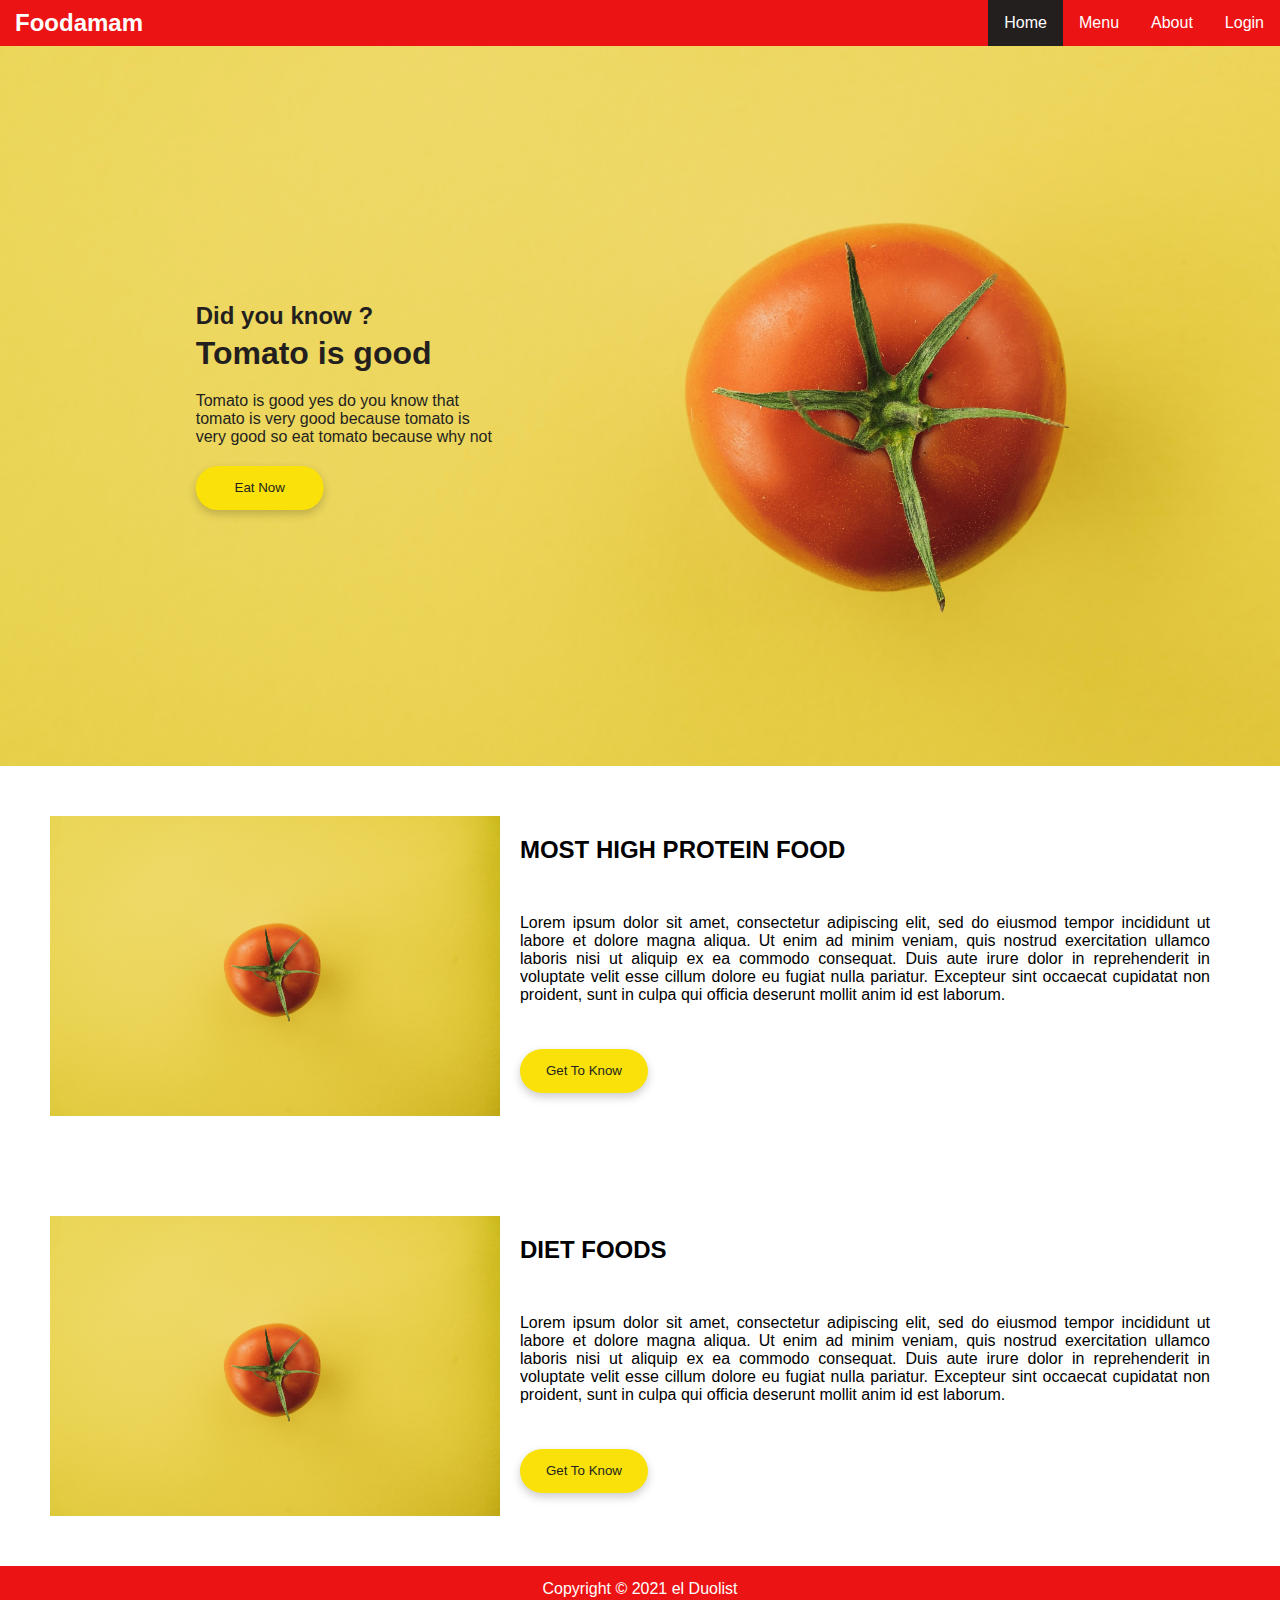
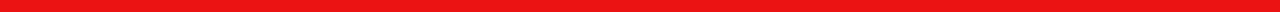
==== index.html @ 5a9d4b89 "Duolist (Home & Menu)" ====
<!DOCTYPE html>
<html>
    <head>
        <link rel="stylesheet" href="css/styles.css">

        <link href="https://fonts.googleapis.com/css2?family=Work+Sans:wght@400;700&display=swap" rel="stylesheet">
    </head>
    <body>
        <nav>
            <h2><a class="a-navbar-title" href="/index.html">Foodamam</a></h2>
        
            <ul class="ul-navbar">
               <li class="li-navbar"><a class="a-navbar a-active" href="/index.html">Home</a></li>
               <li class="li-navbar"><a class="a-navbar" href="/menu.html">Menu</a></li>
               <li class="li-navbar"><a class="a-navbar" href="/about.html">About</a></li>
               <li class="li-navbar"><a class="a-navbar" href="/login.html">Login</a></li>
           </ul>
        </nav>

        <div class="hero-image">
            <div class="hero-text">
                <h2 style="padding-bottom: 5px;">Did you know ?</h2>
                <h1 style="padding-bottom: 20px; font-weight: 900;">Tomato is good</h1>
                <p style="padding-bottom: 20px;">Tomato is good yes do you know that<br>tomato is very good because tomato is<br>very good so eat tomato because why not</p>
                <button class="btn">Eat Now</button>
            </div>
        </div>

        <div class="body-row-container">
            <img src="/img/tomato2.jpg" alt="Tomato" width="600" height="300">
            <div class="body-row-text">
                <h2 style="padding-bottom: 50px; font-weight: 900;">MOST HIGH PROTEIN FOOD</h2>
                <p style="padding-bottom: 45px; text-align: justify;">Lorem ipsum dolor sit amet, consectetur adipiscing elit, sed do eiusmod tempor incididunt ut labore et dolore magna aliqua. Ut enim ad minim veniam, quis nostrud exercitation ullamco laboris nisi ut aliquip ex ea commodo consequat. Duis aute irure dolor in reprehenderit in voluptate velit esse cillum dolore eu fugiat nulla pariatur. Excepteur sint occaecat cupidatat non proident, sunt in culpa qui officia deserunt mollit anim id est laborum.</p>
                <button class="btn">Get To Know</button>
            </div>
        </div>
        <div class="body-row-container">
            <img src="/img/tomato2.jpg" alt="Tomato" width="600" height="300">
            <div class="body-row-text">
                <h2 style="padding-bottom: 50px; font-weight: 900;">DIET FOODS</h2>
                <p style="padding-bottom: 45px; text-align: justify;">Lorem ipsum dolor sit amet, consectetur adipiscing elit, sed do eiusmod tempor incididunt ut labore et dolore magna aliqua. Ut enim ad minim veniam, quis nostrud exercitation ullamco laboris nisi ut aliquip ex ea commodo consequat. Duis aute irure dolor in reprehenderit in voluptate velit esse cillum dolore eu fugiat nulla pariatur. Excepteur sint occaecat cupidatat non proident, sunt in culpa qui officia deserunt mollit anim id est laborum.</p>
                <button class="btn">Get To Know</button>
            </div>
        </div>
        <footer>
            <p class="a-navbar">Copyright &copy; 2021 el Duolist</p>
        </footer>
    </body>
</html>
---- css/styles.css ----
:root {
  --red: #eb1313;
  --orange: #ffa133;
  --yellow: #f9e109;
  --black: #241f1f;
  --grey: #d3d3d3;
  --white: #fff;
}

* {
  box-sizing: border-box;
  margin: 0;
  padding: 0;
}

html,
body {
  height: 100vh;
}

body {
  background-color: var(--white);
}

/* navbar */

nav {
  margin: 0;
  padding: 0;
  overflow: hidden;
  background-color: var(--red);
}

.ul-navbar {
  list-style-type: none;
  float: right;
}

.li-navbar {
  float: left;
}

.a-navbar {
  display: block;
  color: var(--white);
  text-align: center;
  padding: 14px 16px;
  font-family: sans-serif;
  text-decoration: none;
}

.a-navbar-title {
  color: var(--white);
  font-family: sans-serif;
  font-weight: bold;
  left: 15px;
  margin: 0;
  position: absolute;
  text-align: center;
  text-decoration: none;
  top: 9px;
}

.a-active {
  background-color: var(--black);
}

li a:hover:not(.active) {
  background-color: var(--black);
}

/* Footer */
footer {
  margin: 0;
  padding: 0;
  overflow: hidden;
  background-color: var(--red);
}

.a-footer {
  display: block;
  color: var(--white);
  text-align: center;
  padding: 14px 16px;
  font-family: sans-serif;
  text-decoration: none;
}

/* Button */
.btn {
  background-color: var(--yellow);
  border: none;
  border-radius: 40px;
  box-shadow: 0 4px 10px 0 rgba(0, 0, 0, 0.2);
  color: var(--black);
  cursor: pointer;
  display: inline-block;
  padding: 0.9rem 1.5rem;
  text-align: center;
  transition: 0.3s ease-out all;
  width: 8rem;
}

.btn:hover {
  background-color: var(--orange);
}

/*Hero Section*/
.hero-image {
  background-image: url("/img/tomato.jpg");
  height: 80%;
  background-position: center;
  background-repeat: no-repeat;
  background-size: cover;
  position: relative;
}

.hero-text {
  text-align: center;
  position: absolute;
  top: 50%;
  left: 50%;
  text-align: left;
  transform: translate(-150%, -50%);
  font-family: sans-serif;
  color: var(--black);
}

.body-row-container {
  padding: 50px;
  display: flex;
}

.body-row-text {
  padding: 20px;
  font-family: sans-serif;
}

/* Menu */
.menu-container {
  margin: 2rem;
}

.menu-container h2 {
  margin-left: 3rem;
}

.menu-container form {
  margin-top: 1rem;
}

.menu-container hr {
  border: none;
  border-bottom: 2px solid var(--grey);
  margin-top: 2rem;
  margin-bottom: 2rem;
}

#search-bar {
  border: 1px solid var(--grey);
  border-radius: 40px;
  box-shadow: 0 4px 10px 0 rgba(0, 0, 0, 0.2);
  margin-right: 1rem;
  padding: 0.9rem 1.5rem;
  width: 45%;
}

#search-result {
  display: flex;
  justify-content: center;
  padding-top: 1.5rem;
  padding-bottom: 1.5rem;
}

.menu-container .cards {
  display: flex;
  align-items: center;
  overflow-x: auto;
  padding-top: 1rem;
  padding-bottom: 2rem;
}

.menu-container .cards .arrow {
  margin-bottom: 20px;
}

.menu-container .cards #arrow-prev {
  transform: rotate(90deg);
}

.menu-container .cards #arrow-next {
  transform: rotate(-90deg);
}

.menu-container .card {
  padding-left: 1rem;
  padding-right: 1rem;
  text-align: center;
  text-transform: uppercase;
}

.menu-container .card:first-child {
  padding-left: 0;
}

.menu-container .card:last-child {
  padding-right: 0;
}

.menu-container .card img {
  border-radius: 30px;
  object-fit: cover;
  width: 16rem;
  height: 16rem;
  margin-bottom: 8px;
}
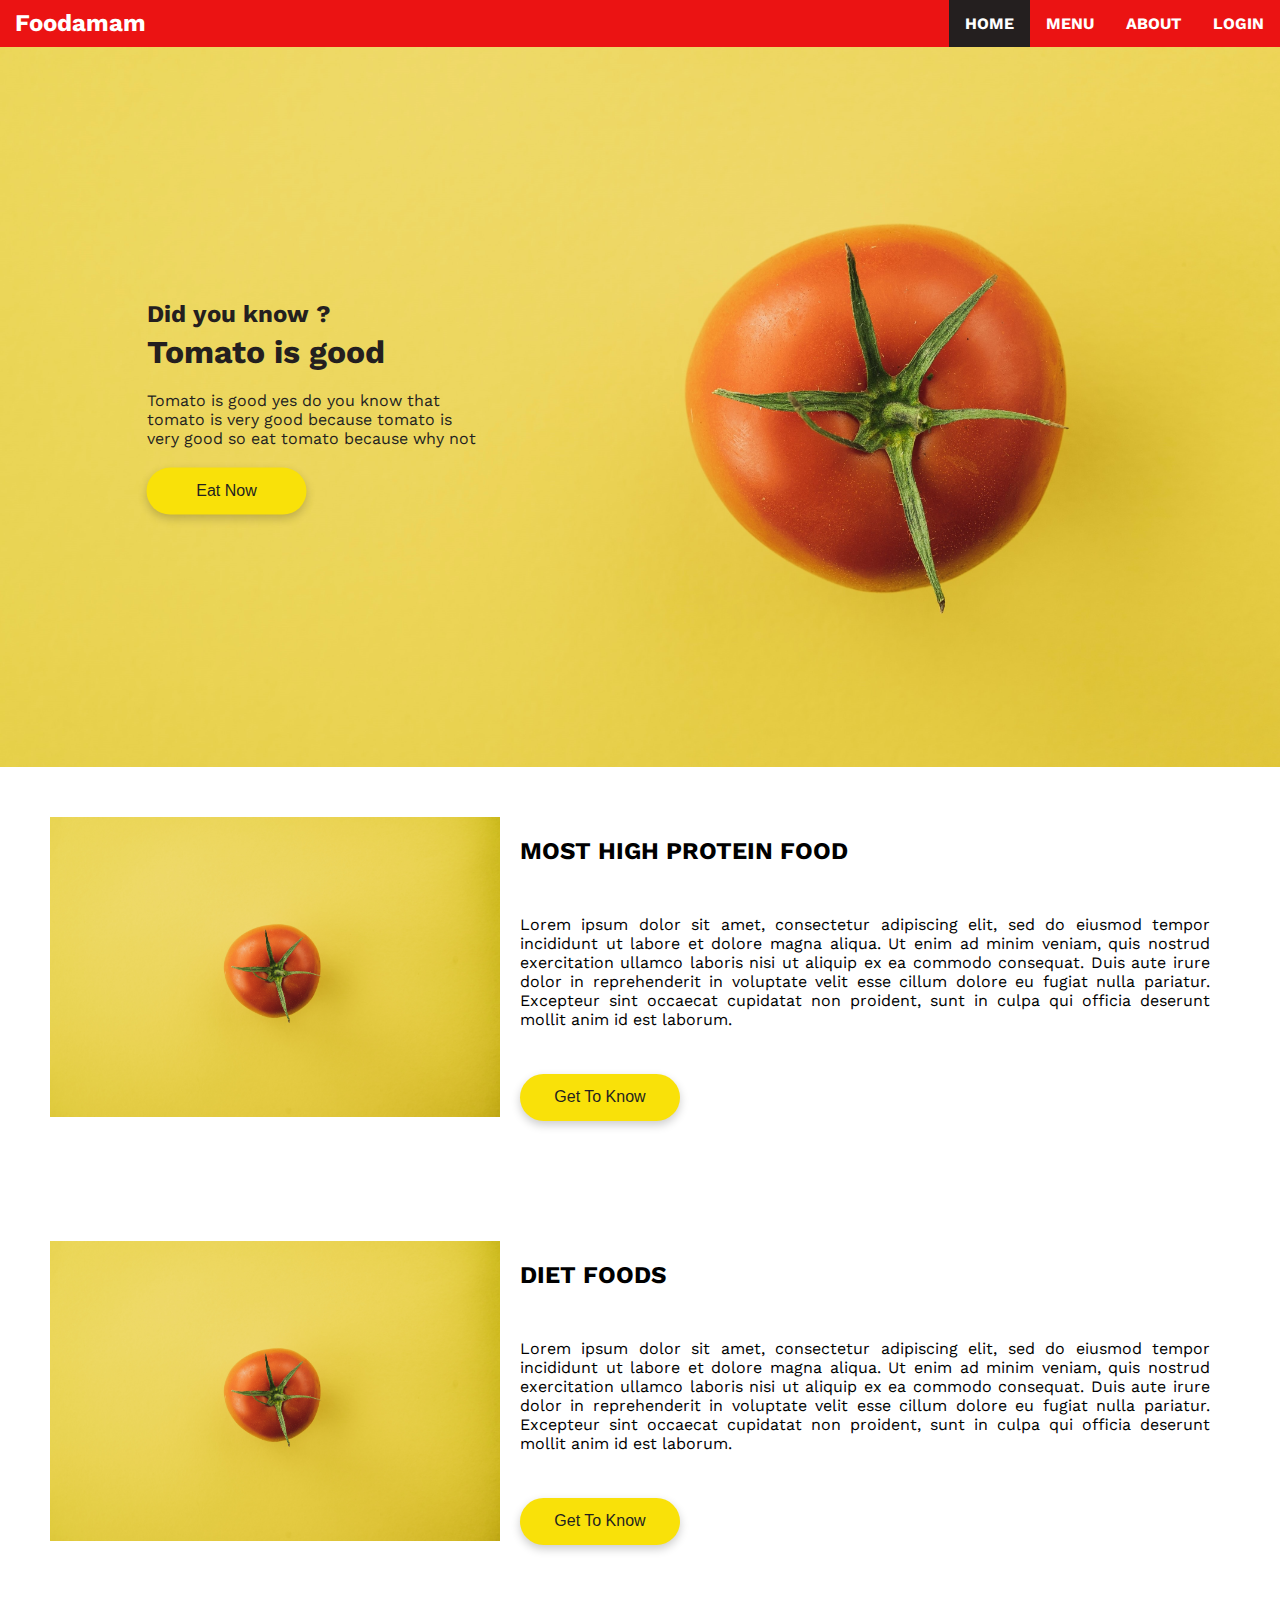
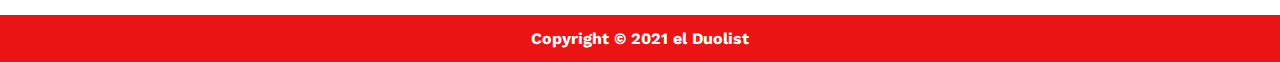
==== commit a7146c68: "elduolist" ====
--- a/index.html
+++ b/index.html
@@ -2,6 +2,7 @@
 <html>
     <head>
         <link rel="stylesheet" href="css/styles.css">
+        <link rel="stylesheet" href="css/responsive.css">
 
         <link href="https://fonts.googleapis.com/css2?family=Work+Sans:wght@400;700&display=swap" rel="stylesheet">
     </head>
@@ -10,17 +11,17 @@
             <h2><a class="a-navbar-title" href="/index.html">Foodamam</a></h2>
         
             <ul class="ul-navbar">
-               <li class="li-navbar"><a class="a-navbar a-active" href="/index.html">Home</a></li>
-               <li class="li-navbar"><a class="a-navbar" href="/menu.html">Menu</a></li>
-               <li class="li-navbar"><a class="a-navbar" href="/about.html">About</a></li>
-               <li class="li-navbar"><a class="a-navbar" href="/login.html">Login</a></li>
+                <li class="li-navbar"><a class="a-navbar a-active" href="/index.html">HOME</a></li>
+                <li class="li-navbar"><a class="a-navbar" href="/menu.html">MENU</a></li>
+                <li class="li-navbar"><a class="a-navbar" href="/about.html">ABOUT</a></li>
+                <li class="li-navbar"><a class="a-navbar" href="/login.html">LOGIN</a></li>
            </ul>
         </nav>
 
         <div class="hero-image">
             <div class="hero-text">
                 <h2 style="padding-bottom: 5px;">Did you know ?</h2>
-                <h1 style="padding-bottom: 20px; font-weight: 900;">Tomato is good</h1>
+                <h1 style="padding-bottom: 20px;">Tomato is good</h1>
                 <p style="padding-bottom: 20px;">Tomato is good yes do you know that<br>tomato is very good because tomato is<br>very good so eat tomato because why not</p>
                 <button class="btn">Eat Now</button>
             </div>
@@ -29,15 +30,16 @@
         <div class="body-row-container">
             <img src="/img/tomato2.jpg" alt="Tomato" width="600" height="300">
             <div class="body-row-text">
-                <h2 style="padding-bottom: 50px; font-weight: 900;">MOST HIGH PROTEIN FOOD</h2>
+                <h2 style="padding-bottom: 50px;">MOST HIGH PROTEIN FOOD</h2>
                 <p style="padding-bottom: 45px; text-align: justify;">Lorem ipsum dolor sit amet, consectetur adipiscing elit, sed do eiusmod tempor incididunt ut labore et dolore magna aliqua. Ut enim ad minim veniam, quis nostrud exercitation ullamco laboris nisi ut aliquip ex ea commodo consequat. Duis aute irure dolor in reprehenderit in voluptate velit esse cillum dolore eu fugiat nulla pariatur. Excepteur sint occaecat cupidatat non proident, sunt in culpa qui officia deserunt mollit anim id est laborum.</p>
                 <button class="btn">Get To Know</button>
             </div>
         </div>
+        
         <div class="body-row-container">
             <img src="/img/tomato2.jpg" alt="Tomato" width="600" height="300">
             <div class="body-row-text">
-                <h2 style="padding-bottom: 50px; font-weight: 900;">DIET FOODS</h2>
+                <h2 style="padding-bottom: 50px;">DIET FOODS</h2>
                 <p style="padding-bottom: 45px; text-align: justify;">Lorem ipsum dolor sit amet, consectetur adipiscing elit, sed do eiusmod tempor incididunt ut labore et dolore magna aliqua. Ut enim ad minim veniam, quis nostrud exercitation ullamco laboris nisi ut aliquip ex ea commodo consequat. Duis aute irure dolor in reprehenderit in voluptate velit esse cillum dolore eu fugiat nulla pariatur. Excepteur sint occaecat cupidatat non proident, sunt in culpa qui officia deserunt mollit anim id est laborum.</p>
                 <button class="btn">Get To Know</button>
             </div>
--- a/css/styles.css
+++ b/css/styles.css
@@ -20,6 +20,27 @@
 
 body {
   background-color: var(--white);
+  font-family: "Work Sans", sans-serif;
+}
+
+a {
+  color: #0070d8;
+}
+
+img {
+  object-fit: cover;
+}
+
+h1 {
+  font-size: 32px;
+}
+
+h2 {
+  font-size: 24px;
+}
+
+p {
+  font-size: 16px;
 }
 
 /* navbar */
@@ -38,20 +59,20 @@
 
 .li-navbar {
   float: left;
+  text-transform: uppercase;
 }
 
 .a-navbar {
   display: block;
   color: var(--white);
-  text-align: center;
+  font-weight: 700;
   padding: 14px 16px;
-  font-family: sans-serif;
+  text-align: center;
   text-decoration: none;
 }
 
 .a-navbar-title {
   color: var(--white);
-  font-family: sans-serif;
   font-weight: bold;
   left: 15px;
   margin: 0;
@@ -71,10 +92,16 @@
 
 /* Footer */
 footer {
-  margin: 0;
-  padding: 0;
+  position: relative;
+  bottom: 0;
+  left: 0;
+  width: 100%;
   overflow: hidden;
   background-color: var(--red);
+}
+
+.footer-fixed {
+  position: fixed;
 }
 
 .a-footer {
@@ -82,26 +109,40 @@
   color: var(--white);
   text-align: center;
   padding: 14px 16px;
-  font-family: sans-serif;
   text-decoration: none;
 }
 
 /* Button */
-.btn {
+button {
+  align-items: center;
+  background: none;
+  border: none;
+  cursor: pointer;
+  font-size: 16px;
+  justify-content: center;
+  padding: 0.9rem 1.5rem;
+  transition: 0.3s ease-out all;
+}
+
+.btn,
+.btn-lg {
   background-color: var(--yellow);
-  border: none;
   border-radius: 40px;
   box-shadow: 0 4px 10px 0 rgba(0, 0, 0, 0.2);
   color: var(--black);
-  cursor: pointer;
-  display: inline-block;
-  padding: 0.9rem 1.5rem;
-  text-align: center;
-  transition: 0.3s ease-out all;
-  width: 8rem;
-}
-
-.btn:hover {
+  text-align: center;
+}
+
+.btn {
+  width: 10rem;
+}
+
+.btn-lg {
+  width: 14rem;
+}
+
+.btn:hover,
+.btn-lg:hover {
   background-color: var(--orange);
 }
 
@@ -122,7 +163,6 @@
   left: 50%;
   text-align: left;
   transform: translate(-150%, -50%);
-  font-family: sans-serif;
   color: var(--black);
 }
 
@@ -133,16 +173,15 @@
 
 .body-row-text {
   padding: 20px;
-  font-family: sans-serif;
 }
 
 /* Menu */
 .menu-container {
-  margin: 2rem;
+  margin: 3rem 4rem;
 }
 
 .menu-container h2 {
-  margin-left: 3rem;
+  margin-left: 1rem;
 }
 
 .menu-container form {
@@ -178,17 +217,19 @@
   overflow-x: auto;
   padding-top: 1rem;
   padding-bottom: 2rem;
+  margin-left: -2rem;
+  margin-right: -2rem;
 }
 
 .menu-container .cards .arrow {
   margin-bottom: 20px;
 }
 
-.menu-container .cards #arrow-prev {
+#arrow-prev {
   transform: rotate(90deg);
 }
 
-.menu-container .cards #arrow-next {
+#arrow-next {
   transform: rotate(-90deg);
 }
 
@@ -214,3 +255,96 @@
   height: 16rem;
   margin-bottom: 8px;
 }
+
+/* Menu Details */
+.menu-details-container {
+  padding: 30px;
+}
+
+a.back {
+  text-decoration: none;
+  color: var(--black);
+}
+
+/* About */
+.about-container {
+  margin: 3rem 4rem;
+}
+
+.about-container .info {
+  max-width: 50%;
+}
+
+.about-container .info > * {
+  margin-bottom: 1rem;
+}
+
+.a-github,
+.github-icon,
+.github-link {
+  display: inline-block;
+}
+
+.a-github {
+  font-size: 0;
+}
+
+.github-icon,
+.github-link {
+  vertical-align: middle;
+  font-size: 16px;
+}
+
+.github-icon {
+  width: 32px;
+  margin-left: 1rem;
+  margin-right: 1rem;
+}
+
+.github-link {
+  text-decoration: underline;
+}
+
+/* Login */
+.login-container {
+  padding-top: 67px;
+  padding-bottom: 87px;
+}
+
+.login-text {
+  color: var(--black);
+  font-weight: 900;
+  font-family: "Work Sans", sans-serif;
+}
+
+.login-field-container {
+  padding: 20px;
+  width: 50%;
+  transform: translate(50%);
+}
+
+.login-logo-container {
+  margin-top: 45px;
+  display: flex;
+  flex-direction: column;
+  justify-content: center;
+}
+
+input {
+  width: 100%;
+  display: block;
+  border: none;
+  border-bottom: 1px solid #999;
+  padding: 6px 30px;
+  font-family: "Work Sans", sans-serif;
+  box-sizing: border-box;
+}
+
+.form-group {
+  position: relative;
+  margin-bottom: 25px;
+  overflow: hidden;
+}
+.form-group:last-child {
+  margin-bottom: 0px;
+}
--- a/css/responsive.css
+++ b/css/responsive.css
@@ -0,0 +1,29 @@
+/* Tablets */
+@media (max-width: 1000px) {
+  h1 {
+    font-size: 28px;
+  }
+
+  h2 {
+    font-size: 20px;
+  }
+
+  p {
+    font-size: 14px;
+  }
+}
+
+/* Smartphones */
+@media (max-width: 670px) {
+  h1 {
+    font-size: 24px;
+  }
+
+  h2 {
+    font-size: 16px;
+  }
+
+  p {
+    font-size: 10px;
+  }
+}
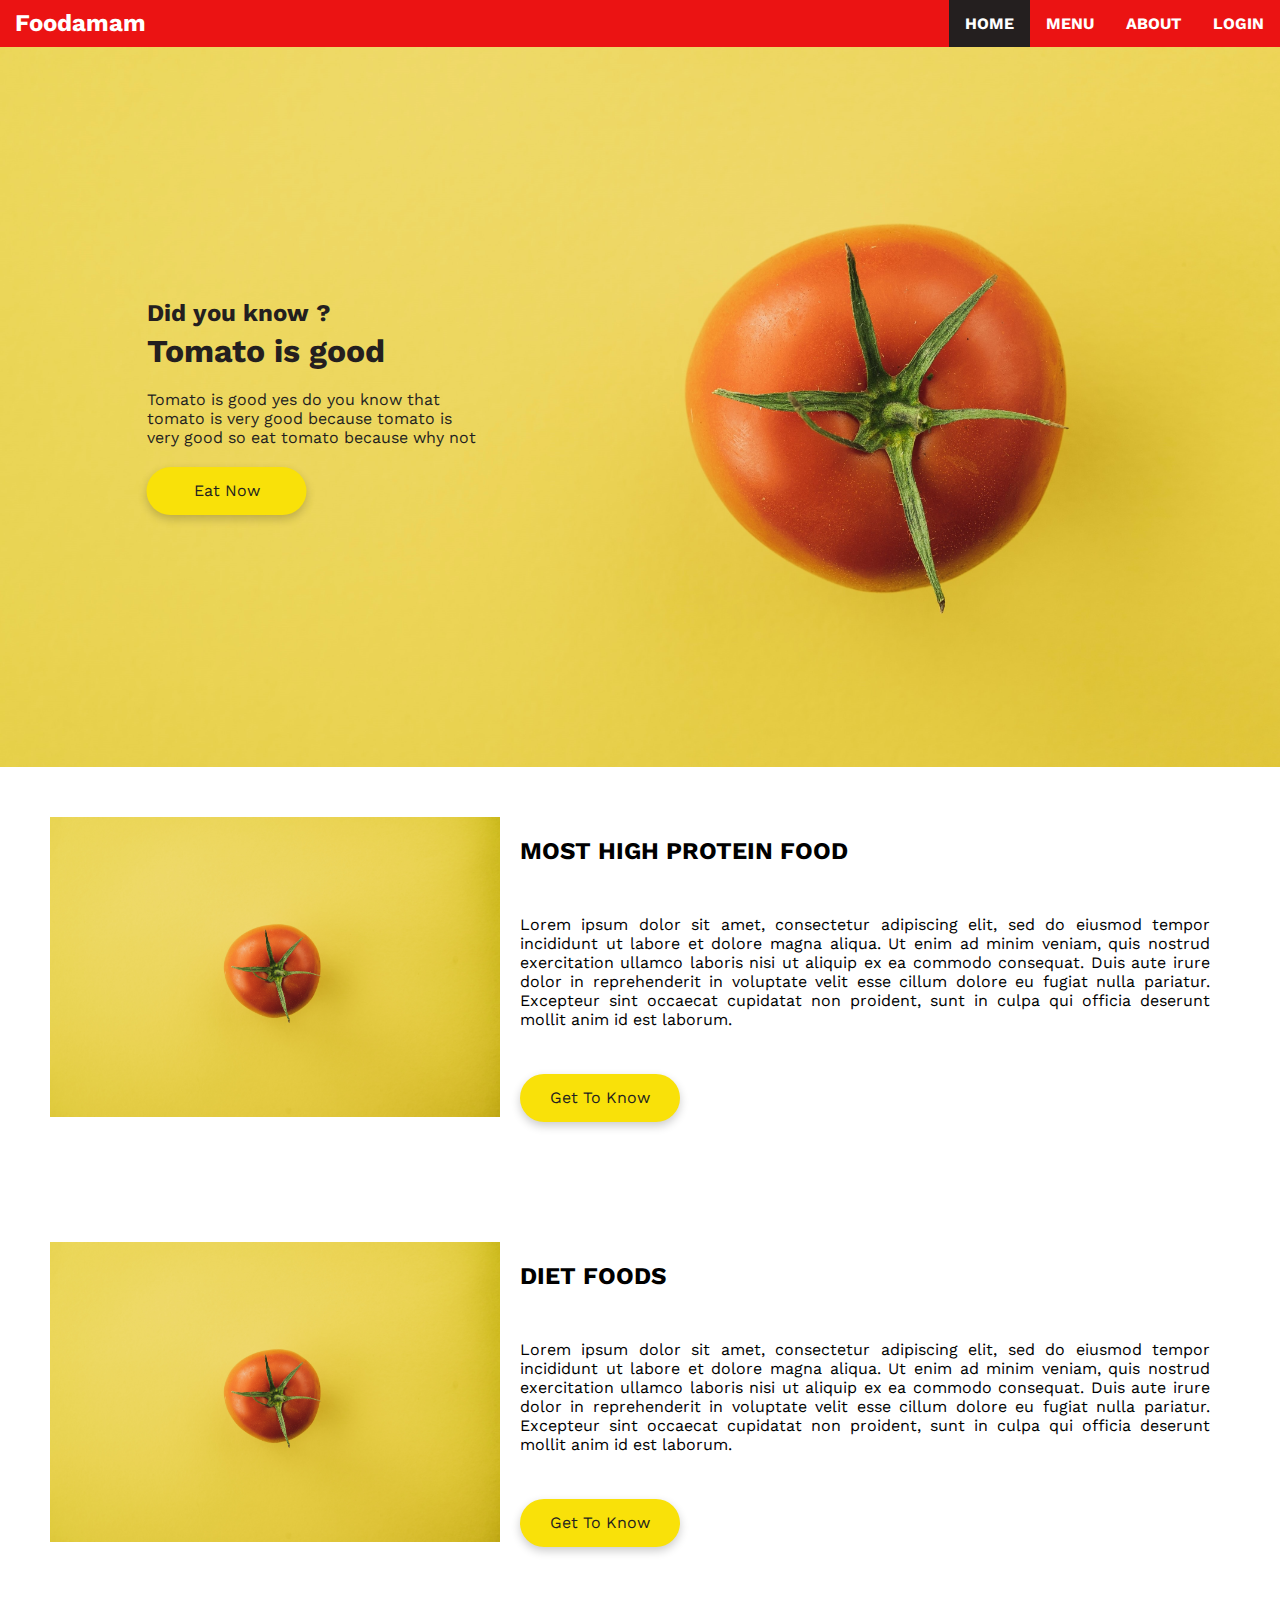
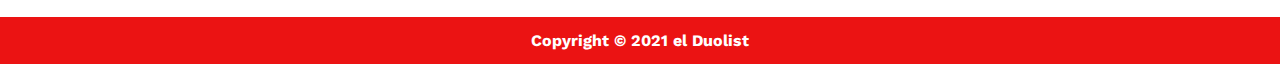
==== commit 9442b331: "elduolist" ====
--- a/index.html
+++ b/index.html
@@ -1,5 +1,5 @@
 <!DOCTYPE html>
-<html>
+<html lang="en">
     <head>
         <link rel="stylesheet" href="css/styles.css">
         <link rel="stylesheet" href="css/responsive.css">
@@ -8,13 +8,13 @@
     </head>
     <body>
         <nav>
-            <h2><a class="a-navbar-title" href="/index.html">Foodamam</a></h2>
+            <h2><a class="a-navbar-title" href="index.html">Foodamam</a></h2>
         
             <ul class="ul-navbar">
-                <li class="li-navbar"><a class="a-navbar a-active" href="/index.html">HOME</a></li>
-                <li class="li-navbar"><a class="a-navbar" href="/menu.html">MENU</a></li>
-                <li class="li-navbar"><a class="a-navbar" href="/about.html">ABOUT</a></li>
-                <li class="li-navbar"><a class="a-navbar" href="/login.html">LOGIN</a></li>
+                <li class="li-navbar"><a class="a-navbar a-active" href="index.html">HOME</a></li>
+                <li class="li-navbar"><a class="a-navbar" href="menu.html">MENU</a></li>
+                <li class="li-navbar"><a class="a-navbar" href="about.html">ABOUT</a></li>
+                <li class="li-navbar"><a class="a-navbar" href="login.html">LOGIN</a></li>
            </ul>
         </nav>
 
@@ -28,7 +28,7 @@
         </div>
 
         <div class="body-row-container">
-            <img src="/img/tomato2.jpg" alt="Tomato" width="600" height="300">
+            <img src="img/tomato2.jpg" alt="Tomato" width="600" height="300">
             <div class="body-row-text">
                 <h2 style="padding-bottom: 50px;">MOST HIGH PROTEIN FOOD</h2>
                 <p style="padding-bottom: 45px; text-align: justify;">Lorem ipsum dolor sit amet, consectetur adipiscing elit, sed do eiusmod tempor incididunt ut labore et dolore magna aliqua. Ut enim ad minim veniam, quis nostrud exercitation ullamco laboris nisi ut aliquip ex ea commodo consequat. Duis aute irure dolor in reprehenderit in voluptate velit esse cillum dolore eu fugiat nulla pariatur. Excepteur sint occaecat cupidatat non proident, sunt in culpa qui officia deserunt mollit anim id est laborum.</p>
@@ -37,7 +37,7 @@
         </div>
         
         <div class="body-row-container">
-            <img src="/img/tomato2.jpg" alt="Tomato" width="600" height="300">
+            <img src="img/tomato2.jpg" alt="Tomato" width="600" height="300">
             <div class="body-row-text">
                 <h2 style="padding-bottom: 50px;">DIET FOODS</h2>
                 <p style="padding-bottom: 45px; text-align: justify;">Lorem ipsum dolor sit amet, consectetur adipiscing elit, sed do eiusmod tempor incididunt ut labore et dolore magna aliqua. Ut enim ad minim veniam, quis nostrud exercitation ullamco laboris nisi ut aliquip ex ea commodo consequat. Duis aute irure dolor in reprehenderit in voluptate velit esse cillum dolore eu fugiat nulla pariatur. Excepteur sint occaecat cupidatat non proident, sunt in culpa qui officia deserunt mollit anim id est laborum.</p>
--- a/css/styles.css
+++ b/css/styles.css
@@ -11,6 +11,7 @@
   box-sizing: border-box;
   margin: 0;
   padding: 0;
+  font-family: "Work Sans", sans-serif;
 }
 
 html,
@@ -20,7 +21,6 @@
 
 body {
   background-color: var(--white);
-  font-family: "Work Sans", sans-serif;
 }
 
 a {
@@ -100,8 +100,8 @@
   background-color: var(--red);
 }
 
-.footer-fixed {
-  position: fixed;
+.footer-absolute {
+  position: absolute;
 }
 
 .a-footer {
@@ -121,6 +121,7 @@
   font-size: 16px;
   justify-content: center;
   padding: 0.9rem 1.5rem;
+  position: relative;
   transition: 0.3s ease-out all;
 }
 
@@ -144,6 +145,12 @@
 .btn:hover,
 .btn-lg:hover {
   background-color: var(--orange);
+}
+
+.btn:active,
+.btn-lg:active {
+  box-shadow: none;
+  top: 4px;
 }
 
 /*Hero Section*/
@@ -185,6 +192,7 @@
 }
 
 .menu-container form {
+  display: flex;
   margin-top: 1rem;
 }
 
@@ -265,6 +273,9 @@
   text-decoration: none;
   color: var(--black);
 }
+a.back > * {
+  vertical-align: middle;
+}
 
 /* About */
 .about-container {
@@ -306,35 +317,39 @@
 }
 
 /* Login */
+.login-main-container {
+  position: absolute;
+  top: 50%;
+  transform: translateY(-50%);
+  width: 100%;
+}
+
+.login-main-container > * {
+  width: 40%;
+}
+
+.login-main-container,
+.login-logo {
+  display: flex;
+  justify-content: center;
+  align-items: center;
+}
+
+.login-logo,
 .login-container {
-  padding-top: 67px;
-  padding-bottom: 87px;
-}
-
-.login-text {
-  color: var(--black);
-  font-weight: 900;
-  font-family: "Work Sans", sans-serif;
-}
-
-.login-field-container {
-  padding: 20px;
-  width: 50%;
-  transform: translate(50%);
-}
-
-.login-logo-container {
-  margin-top: 45px;
-  display: flex;
-  flex-direction: column;
-  justify-content: center;
+  padding-right: 4rem;
+}
+
+.login-container form {
+  text-align: center;
 }
 
 input {
   width: 100%;
   display: block;
   border: none;
-  border-bottom: 1px solid #999;
+  outline: none;
+  border-bottom: 1px solid var(--grey);
   padding: 6px 30px;
   font-family: "Work Sans", sans-serif;
   box-sizing: border-box;
@@ -345,6 +360,7 @@
   margin-bottom: 25px;
   overflow: hidden;
 }
+
 .form-group:last-child {
   margin-bottom: 0px;
 }
--- a/css/responsive.css
+++ b/css/responsive.css
@@ -1,5 +1,5 @@
 /* Tablets */
-@media (max-width: 1000px) {
+@media all and (max-width: 1000px) {
   h1 {
     font-size: 28px;
   }
@@ -14,7 +14,7 @@
 }
 
 /* Smartphones */
-@media (max-width: 670px) {
+@media all and (max-width: 670px) {
   h1 {
     font-size: 24px;
   }
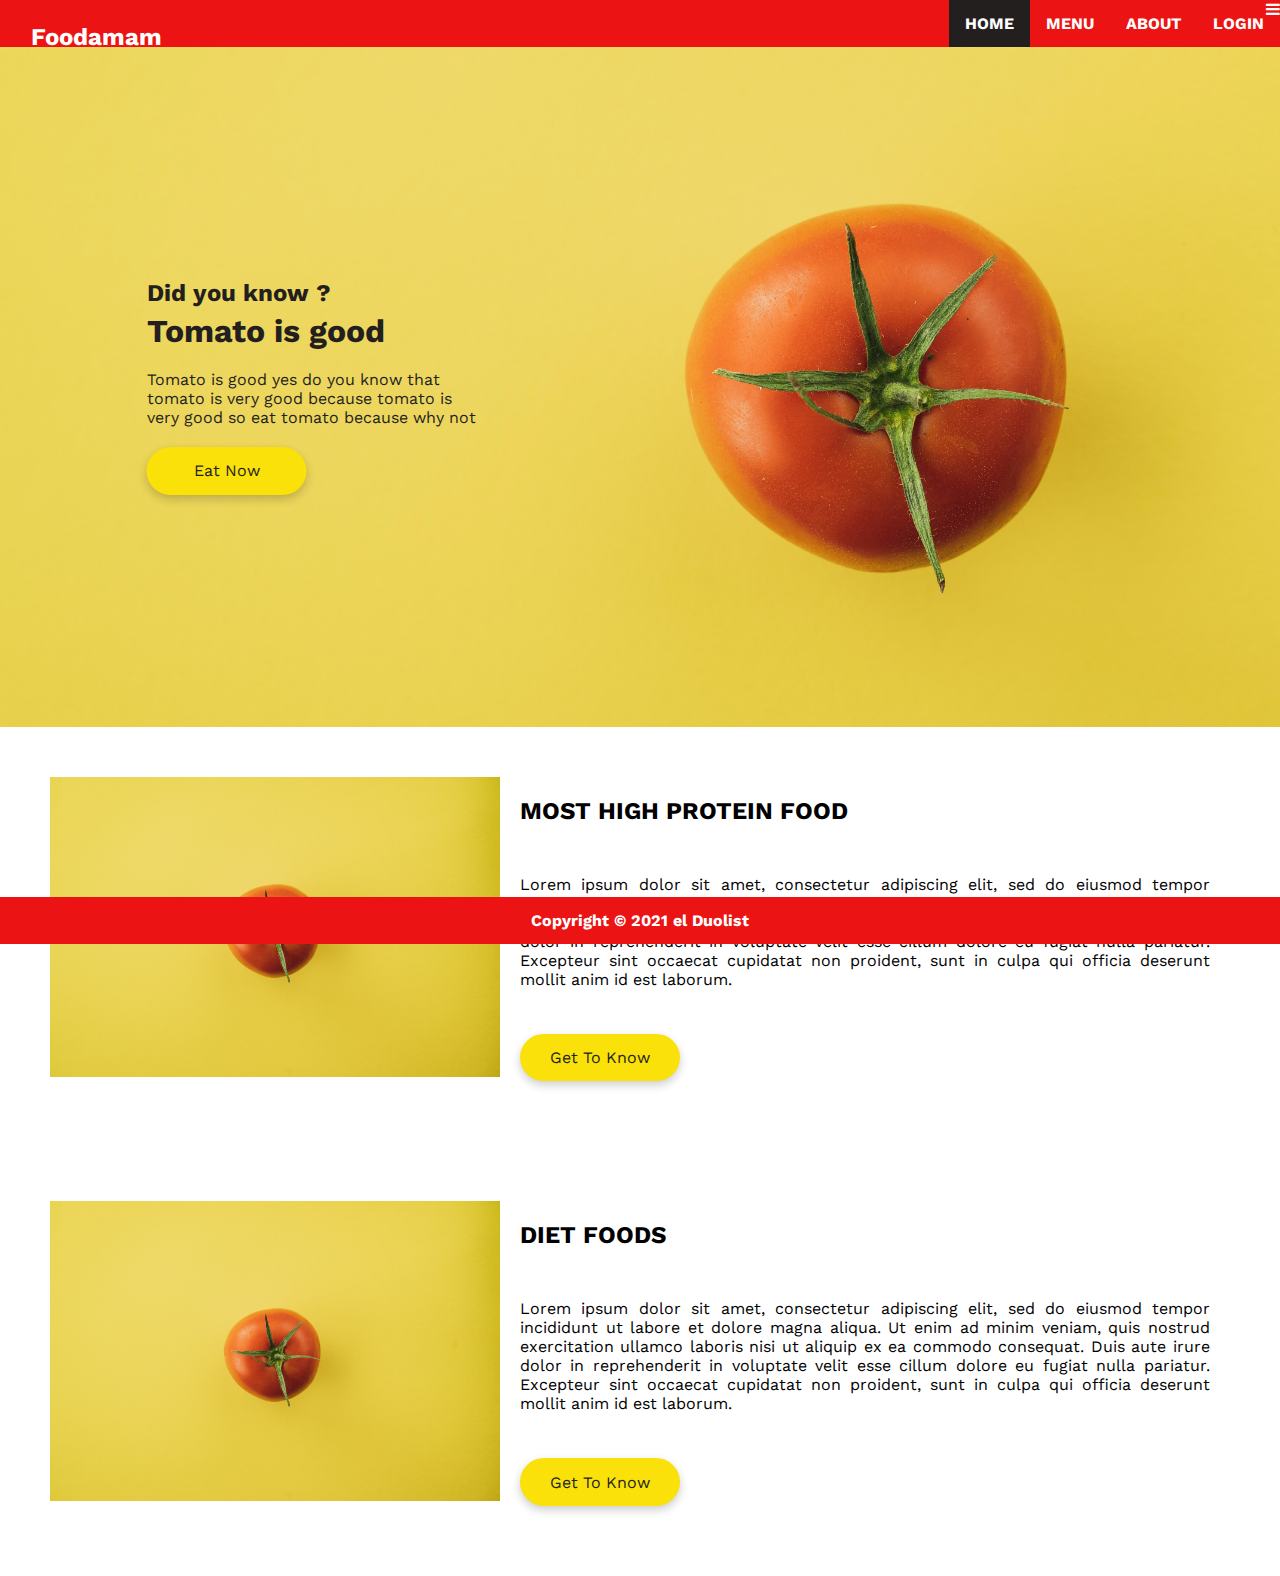
==== commit 2aa6a0de: "elduolist" ====
--- a/index.html
+++ b/index.html
@@ -1,51 +1,70 @@
 <!DOCTYPE html>
 <html lang="en">
     <head>
+        <meta content="width=device-width, initial-scale=1" name="viewport"/>
         <link rel="stylesheet" href="css/styles.css">
         <link rel="stylesheet" href="css/responsive.css">
 
         <link href="https://fonts.googleapis.com/css2?family=Work+Sans:wght@400;700&display=swap" rel="stylesheet">
+        <link href="https://cdnjs.cloudflare.com/ajax/libs/font-awesome/4.7.0/css/font-awesome.min.css" rel="stylesheet">
     </head>
-    <body>
+    <body class="footer-fix">
         <nav>
-            <h2><a class="a-navbar-title" href="index.html">Foodamam</a></h2>
+            <a class="a-navbar-title" href="index.html"><h2>Foodamam</h2></a>
         
-            <ul class="ul-navbar">
+            <ul class="ul-navbar" id="myLinks">
                 <li class="li-navbar"><a class="a-navbar a-active" href="index.html">HOME</a></li>
                 <li class="li-navbar"><a class="a-navbar" href="menu.html">MENU</a></li>
                 <li class="li-navbar"><a class="a-navbar" href="about.html">ABOUT</a></li>
                 <li class="li-navbar"><a class="a-navbar" href="login.html">LOGIN</a></li>
            </ul>
+
+           <a href="javascript:void(0);" class="icon" onclick="myFunction()">
+                <i class="fa fa-bars"></i>
+           </a>
         </nav>
 
-        <div class="hero-image">
-            <div class="hero-text">
-                <h2 style="padding-bottom: 5px;">Did you know ?</h2>
-                <h1 style="padding-bottom: 20px;">Tomato is good</h1>
-                <p style="padding-bottom: 20px;">Tomato is good yes do you know that<br>tomato is very good because tomato is<br>very good so eat tomato because why not</p>
-                <button class="btn">Eat Now</button>
+        <div class="flex-fill">
+            <div class="hero-image">
+                <div class="hero-text">
+                    <h2 style="padding-bottom: 5px;">Did you know ?</h2>
+                    <h1 style="padding-bottom: 20px;">Tomato is good</h1>
+                    <p style="padding-bottom: 20px;">Tomato is good yes do you know that<br>tomato is very good because tomato is<br>very good so eat tomato because why not</p>
+                    <button class="btn">Eat Now</button>
+                </div>
             </div>
-        </div>
-
-        <div class="body-row-container">
-            <img src="img/tomato2.jpg" alt="Tomato" width="600" height="300">
-            <div class="body-row-text">
-                <h2 style="padding-bottom: 50px;">MOST HIGH PROTEIN FOOD</h2>
-                <p style="padding-bottom: 45px; text-align: justify;">Lorem ipsum dolor sit amet, consectetur adipiscing elit, sed do eiusmod tempor incididunt ut labore et dolore magna aliqua. Ut enim ad minim veniam, quis nostrud exercitation ullamco laboris nisi ut aliquip ex ea commodo consequat. Duis aute irure dolor in reprehenderit in voluptate velit esse cillum dolore eu fugiat nulla pariatur. Excepteur sint occaecat cupidatat non proident, sunt in culpa qui officia deserunt mollit anim id est laborum.</p>
-                <button class="btn">Get To Know</button>
+        
+            <div class="body-row-container">
+                <img src="img/tomato2.jpg" alt="Tomato" class="img-index">
+                <div class="body-row-text">
+                    <h2 style="padding-bottom: 50px;">MOST HIGH PROTEIN FOOD</h2>
+                    <p style="padding-bottom: 45px; text-align: justify;">Lorem ipsum dolor sit amet, consectetur adipiscing elit, sed do eiusmod tempor incididunt ut labore et dolore magna aliqua. Ut enim ad minim veniam, quis nostrud exercitation ullamco laboris nisi ut aliquip ex ea commodo consequat. Duis aute irure dolor in reprehenderit in voluptate velit esse cillum dolore eu fugiat nulla pariatur. Excepteur sint occaecat cupidatat non proident, sunt in culpa qui officia deserunt mollit anim id est laborum.</p>
+                    <button class="btn">Get To Know</button>
+                </div>
             </div>
-        </div>
-        
-        <div class="body-row-container">
-            <img src="img/tomato2.jpg" alt="Tomato" width="600" height="300">
-            <div class="body-row-text">
-                <h2 style="padding-bottom: 50px;">DIET FOODS</h2>
-                <p style="padding-bottom: 45px; text-align: justify;">Lorem ipsum dolor sit amet, consectetur adipiscing elit, sed do eiusmod tempor incididunt ut labore et dolore magna aliqua. Ut enim ad minim veniam, quis nostrud exercitation ullamco laboris nisi ut aliquip ex ea commodo consequat. Duis aute irure dolor in reprehenderit in voluptate velit esse cillum dolore eu fugiat nulla pariatur. Excepteur sint occaecat cupidatat non proident, sunt in culpa qui officia deserunt mollit anim id est laborum.</p>
-                <button class="btn">Get To Know</button>
+            
+            <div class="body-row-container">
+                <img src="img/tomato2.jpg" alt="Tomato" class="img-index">
+                <div class="body-row-text">
+                    <h2 style="padding-bottom: 50px;">DIET FOODS</h2>
+                    <p style="padding-bottom: 45px; text-align: justify;">Lorem ipsum dolor sit amet, consectetur adipiscing elit, sed do eiusmod tempor incididunt ut labore et dolore magna aliqua. Ut enim ad minim veniam, quis nostrud exercitation ullamco laboris nisi ut aliquip ex ea commodo consequat. Duis aute irure dolor in reprehenderit in voluptate velit esse cillum dolore eu fugiat nulla pariatur. Excepteur sint occaecat cupidatat non proident, sunt in culpa qui officia deserunt mollit anim id est laborum.</p>
+                    <button class="btn">Get To Know</button>
+                </div>
             </div>
         </div>
         <footer>
             <p class="a-navbar">Copyright &copy; 2021 el Duolist</p>
         </footer>
+
+        <script>
+            function myFunction() {
+              var x = document.getElementById("myLinks");
+              if (x.style.display === "block") {
+                x.style.display = "none";
+              } else {
+                x.style.display = "block";
+              }
+            }
+        </script>
     </body>
 </html>--- a/css/styles.css
+++ b/css/styles.css
@@ -23,6 +23,13 @@
   background-color: var(--white);
 }
 
+body.footer-fix {
+  display: flex;
+  flex-direction: column;
+  justify-content: space-between;
+  min-height: 100vh;
+}
+
 a {
   color: #0070d8;
 }
@@ -39,16 +46,14 @@
   font-size: 24px;
 }
 
-p {
+p,
+a {
   font-size: 16px;
 }
 
 /* navbar */
 
 nav {
-  margin: 0;
-  padding: 0;
-  overflow: hidden;
   background-color: var(--red);
 }
 
@@ -75,7 +80,7 @@
   color: var(--white);
   font-weight: bold;
   left: 15px;
-  margin: 0;
+  padding: 14px 16px;
   position: absolute;
   text-align: center;
   text-decoration: none;
@@ -88,6 +93,20 @@
 
 li a:hover:not(.active) {
   background-color: var(--black);
+}
+
+/* Phone Nav */
+
+.icon:hover:not(.active) {
+  background-color: var(--black);
+}
+
+a.icon {
+  color: var(--white);
+  display: block;
+  position: absolute;
+  right: 0;
+  top: 0;
 }
 
 /* Footer */
@@ -96,12 +115,7 @@
   bottom: 0;
   left: 0;
   width: 100%;
-  overflow: hidden;
   background-color: var(--red);
-}
-
-.footer-absolute {
-  position: absolute;
 }
 
 .a-footer {
@@ -110,6 +124,10 @@
   text-align: center;
   padding: 14px 16px;
   text-decoration: none;
+}
+
+.flex-fill {
+  flex: 1 1 auto;
 }
 
 /* Button */
@@ -153,9 +171,9 @@
   top: 4px;
 }
 
-/*Hero Section*/
+/* Home */
 .hero-image {
-  background-image: url("/img/tomato.jpg");
+  background-image: url("../img/tomato.jpg");
   height: 80%;
   background-position: center;
   background-repeat: no-repeat;
@@ -180,6 +198,11 @@
 
 .body-row-text {
   padding: 20px;
+}
+
+.img-index {
+  width: 600px;
+  height: 300px;
 }
 
 /* Menu */
@@ -233,17 +256,17 @@
   margin-bottom: 20px;
 }
 
-#arrow-prev {
+.arrow-prev {
   transform: rotate(90deg);
 }
 
-#arrow-next {
+.arrow-next {
   transform: rotate(-90deg);
 }
 
 .menu-container .card {
-  padding-left: 1rem;
-  padding-right: 1rem;
+  margin-left: 1rem;
+  margin-right: 1rem;
   text-align: center;
   text-transform: uppercase;
 }
@@ -290,6 +313,11 @@
   margin-bottom: 1rem;
 }
 
+.about-desc {
+  margin-bottom: 2rem;
+  display: inline-block;
+}
+
 .a-github,
 .github-icon,
 .github-link {
@@ -317,13 +345,6 @@
 }
 
 /* Login */
-.login-main-container {
-  position: absolute;
-  top: 50%;
-  transform: translateY(-50%);
-  width: 100%;
-}
-
 .login-main-container > * {
   width: 40%;
 }
@@ -364,3 +385,7 @@
 .form-group:last-child {
   margin-bottom: 0px;
 }
+
+.login-text {
+  margin-bottom: 50px;
+}
--- a/css/responsive.css
+++ b/css/responsive.css
@@ -1,15 +1,51 @@
 /* Tablets */
 @media all and (max-width: 1000px) {
-  h1 {
-    font-size: 28px;
+  .hero-image {
+    height: 50%;
   }
 
-  h2 {
-    font-size: 20px;
+  .a-navbar-title {
+    top: 11px;
   }
 
-  p {
-    font-size: 14px;
+  button,
+  #search-bar {
+    padding: 0.75rem 1.25rem;
+  }
+
+  .btn {
+    width: 9rem;
+  }
+
+  .btn-lg {
+    width: 12rem;
+  }
+
+  .menu-container,
+  .about-container {
+    margin: 2rem 3rem;
+  }
+
+  #search-bar {
+    position: relative;
+  }
+
+  .menu-container h2 {
+    margin-left: 0.75rem;
+  }
+
+  .menu-container .card img {
+    border-radius: 24px;
+    width: 12rem;
+    height: 12rem;
+  }
+
+  .menu-container .cards .arrow img {
+    margin-bottom: 8px;
+  }
+
+  .about-container .info {
+    max-width: 75%;
   }
 }
 
@@ -23,7 +59,99 @@
     font-size: 16px;
   }
 
-  p {
-    font-size: 10px;
+  p,
+  a,
+  .github-icon,
+  .github-link {
+    font-size: 12px;
+  }
+
+  .hero-image {
+    height: 20%;
+  }
+
+  .a-navbar-title {
+    top: 11px;
+  }
+
+  button,
+  #search-bar {
+    padding: 0.6rem 0.9rem;
+  }
+
+  .btn {
+    width: 8rem;
+  }
+
+  .btn-lg {
+    width: 10rem;
+  }
+
+  .login-main-container {
+    flex-direction: column;
+  }
+
+  .menu-container,
+  .about-container {
+    margin: 1.5rem 2rem;
+  }
+
+  form {
+    position: relative;
+  }
+
+  #search-bar {
+    padding-right: 5.5rem;
+    width: 100%;
+  }
+
+  #search-btn {
+    position: absolute;
+    right: 0;
+    width: 30%;
+  }
+
+  .menu-container h2 {
+    margin-left: 0.5rem;
+  }
+
+  .menu-container .cards .arrow img {
+    margin-bottom: 12px;
+  }
+
+  .menu-container .card img {
+    border-radius: 16px;
+    width: 8rem;
+    height: 8rem;
+    margin-bottom: 4px;
+  }
+
+  .about-container .info {
+    max-width: 80%;
+  }
+
+  .login-main-container > * {
+    width: 10rem;
+  }
+
+  .login-logo,
+  .login-container {
+    padding: 0;
+  }
+
+  .login-logo {
+    margin-bottom: 80px;
+  }
+
+  .login-text {
+    margin-bottom: 30px;
+  }
+
+  input {
+    padding: 6px;
+  }
+
+  #myLinks {
+    display: none;
   }
 }
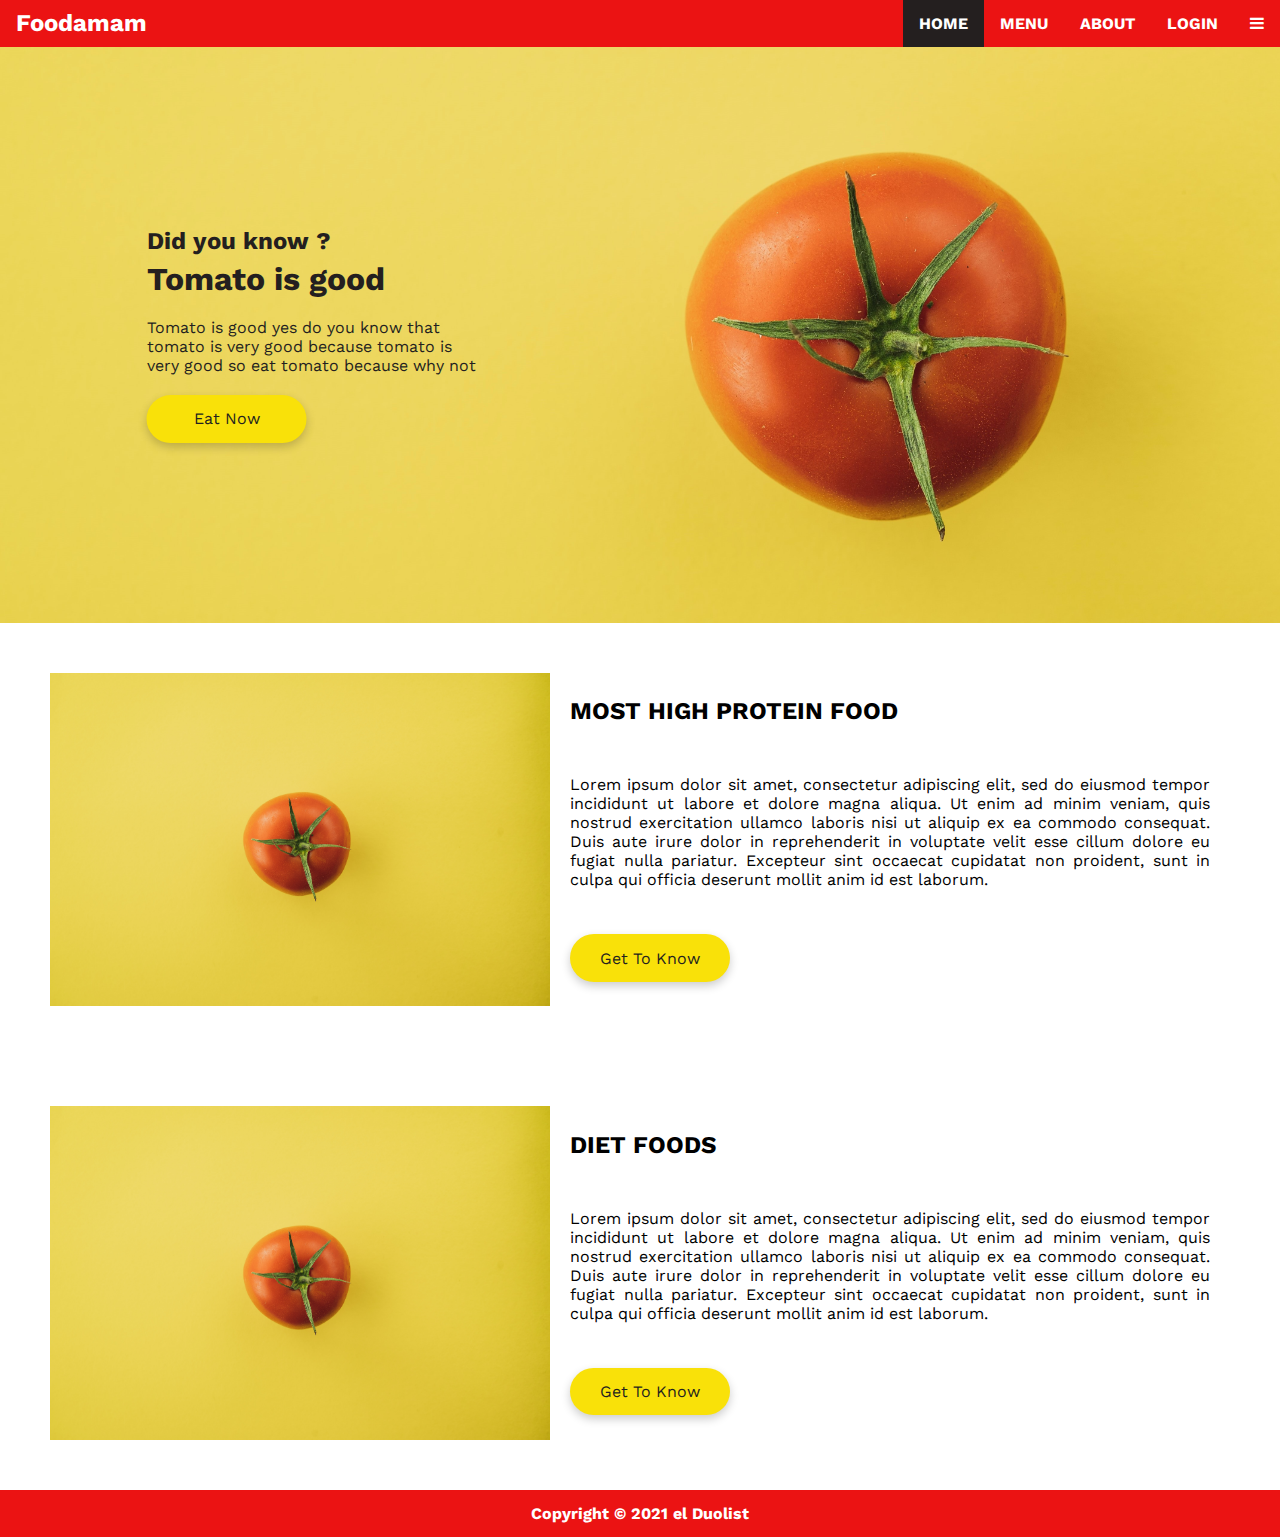
==== commit db91ebaf: "elduolist" ====
--- a/index.html
+++ b/index.html
@@ -12,24 +12,40 @@
         <nav>
             <a class="a-navbar-title" href="index.html"><h2>Foodamam</h2></a>
         
+            <ul class="ul-navbar">
+                <li class="li-navbar "><a class="a-navbar a-active" href="index.html">HOME</a></li>
+                <li class="li-navbar "><a class="a-navbar" href="menu.html">MENU</a></li>
+                <li class="li-navbar "><a class="a-navbar" href="about.html">ABOUT</a></li>
+                <li class="li-navbar "><a class="a-navbar" href="login.html">LOGIN</a></li>
+                <li class="li-navbar "><a href="javascript:void(0);" class="icon a-navbar" onclick="myFunction()">
+                        <i class="fa fa-bars"></i>
+                    </a>
+                </li>
+            </ul>
+        </nav>
+<!--         
+        <nav>
+            <a class="a-navbar-title" href="index.html"><h2>Foodamam</h2></a>
+        
             <ul class="ul-navbar" id="myLinks">
-                <li class="li-navbar"><a class="a-navbar a-active" href="index.html">HOME</a></li>
-                <li class="li-navbar"><a class="a-navbar" href="menu.html">MENU</a></li>
-                <li class="li-navbar"><a class="a-navbar" href="about.html">ABOUT</a></li>
-                <li class="li-navbar"><a class="a-navbar" href="login.html">LOGIN</a></li>
+                <li class="li-navbar li-desknav"><a class="a-navbar a-active" href="index.html">HOME</a></li>
+                <li class="li-navbar li-desknav"><a class="a-navbar" href="menu.html">MENU</a></li>
+                <li class="li-navbar li-desknav"><a class="a-navbar" href="about.html">ABOUT</a></li>
+                <li class="li-navbar li-desknav"><a class="a-navbar" href="login.html">LOGIN</a></li>
+                <li class="li-navbar li-phonenav"><a href="javascript:void(0);" class="icon" onclick="myFunction()">
+                        <i class="fa fa-bars"></i>
+                    </a>
+                </li>
            </ul>
-
-           <a href="javascript:void(0);" class="icon" onclick="myFunction()">
-                <i class="fa fa-bars"></i>
-           </a>
-        </nav>
+        </nav> 
+-->
 
         <div class="flex-fill">
-            <div class="hero-image">
+            <div class="hero-image">   
                 <div class="hero-text">
-                    <h2 style="padding-bottom: 5px;">Did you know ?</h2>
-                    <h1 style="padding-bottom: 20px;">Tomato is good</h1>
-                    <p style="padding-bottom: 20px;">Tomato is good yes do you know that<br>tomato is very good because tomato is<br>very good so eat tomato because why not</p>
+                    <h2 class="pb-5">Did you know ?</h2>
+                    <h1 class="pb-20">Tomato is good</h1>
+                    <p class="pb-20 ">Tomato is good yes do you know that<br>tomato is very good because tomato is<br>very good so eat tomato because why not</p>
                     <button class="btn">Eat Now</button>
                 </div>
             </div>
@@ -37,8 +53,8 @@
             <div class="body-row-container">
                 <img src="img/tomato2.jpg" alt="Tomato" class="img-index">
                 <div class="body-row-text">
-                    <h2 style="padding-bottom: 50px;">MOST HIGH PROTEIN FOOD</h2>
-                    <p style="padding-bottom: 45px; text-align: justify;">Lorem ipsum dolor sit amet, consectetur adipiscing elit, sed do eiusmod tempor incididunt ut labore et dolore magna aliqua. Ut enim ad minim veniam, quis nostrud exercitation ullamco laboris nisi ut aliquip ex ea commodo consequat. Duis aute irure dolor in reprehenderit in voluptate velit esse cillum dolore eu fugiat nulla pariatur. Excepteur sint occaecat cupidatat non proident, sunt in culpa qui officia deserunt mollit anim id est laborum.</p>
+                    <h2 class="pb-50">MOST HIGH PROTEIN FOOD</h2>
+                    <p class="pb-45" style="text-align: justify;">Lorem ipsum dolor sit amet, consectetur adipiscing elit, sed do eiusmod tempor incididunt ut labore et dolore magna aliqua. Ut enim ad minim veniam, quis nostrud exercitation ullamco laboris nisi ut aliquip ex ea commodo consequat. Duis aute irure dolor in reprehenderit in voluptate velit esse cillum dolore eu fugiat nulla pariatur. Excepteur sint occaecat cupidatat non proident, sunt in culpa qui officia deserunt mollit anim id est laborum.</p>
                     <button class="btn">Get To Know</button>
                 </div>
             </div>
@@ -46,8 +62,8 @@
             <div class="body-row-container">
                 <img src="img/tomato2.jpg" alt="Tomato" class="img-index">
                 <div class="body-row-text">
-                    <h2 style="padding-bottom: 50px;">DIET FOODS</h2>
-                    <p style="padding-bottom: 45px; text-align: justify;">Lorem ipsum dolor sit amet, consectetur adipiscing elit, sed do eiusmod tempor incididunt ut labore et dolore magna aliqua. Ut enim ad minim veniam, quis nostrud exercitation ullamco laboris nisi ut aliquip ex ea commodo consequat. Duis aute irure dolor in reprehenderit in voluptate velit esse cillum dolore eu fugiat nulla pariatur. Excepteur sint occaecat cupidatat non proident, sunt in culpa qui officia deserunt mollit anim id est laborum.</p>
+                    <h2 class="pb-50">DIET FOODS</h2>
+                    <p class="pb-45" style="text-align: justify;">Lorem ipsum dolor sit amet, consectetur adipiscing elit, sed do eiusmod tempor incididunt ut labore et dolore magna aliqua. Ut enim ad minim veniam, quis nostrud exercitation ullamco laboris nisi ut aliquip ex ea commodo consequat. Duis aute irure dolor in reprehenderit in voluptate velit esse cillum dolore eu fugiat nulla pariatur. Excepteur sint occaecat cupidatat non proident, sunt in culpa qui officia deserunt mollit anim id est laborum.</p>
                     <button class="btn">Get To Know</button>
                 </div>
             </div>
@@ -58,7 +74,7 @@
 
         <script>
             function myFunction() {
-              var x = document.getElementById("myLinks");
+              var x = document.getElementsByClassName("icon");
               if (x.style.display === "block") {
                 x.style.display = "none";
               } else {
--- a/css/styles.css
+++ b/css/styles.css
@@ -16,7 +16,7 @@
 
 html,
 body {
-  height: 100vh;
+  min-height: 100vh;
 }
 
 body {
@@ -51,6 +51,22 @@
   font-size: 16px;
 }
 
+.pb-5 {
+  padding-bottom: 5px;
+}
+
+.pb-20 {
+  padding-bottom: 20px;
+}
+
+.pb-45 {
+  padding-bottom: 45px;
+}
+
+.pb-50 {
+  padding-bottom: 50px;
+}
+
 /* navbar */
 
 nav {
@@ -65,6 +81,14 @@
 .li-navbar {
   float: left;
   text-transform: uppercase;
+}
+
+.li-desknav {
+  display: block;
+}
+
+.li-phonenav {
+  display: none;
 }
 
 .a-navbar {
@@ -80,11 +104,10 @@
   color: var(--white);
   font-weight: bold;
   left: 15px;
-  padding: 14px 16px;
-  position: absolute;
-  text-align: center;
-  text-decoration: none;
-  top: 9px;
+  padding: 9px 16px;
+  display: inline-block;
+  text-align: center;
+  text-decoration: none;
 }
 
 .a-active {
@@ -102,16 +125,18 @@
 }
 
 a.icon {
+  display: block;
   color: var(--white);
-  display: block;
-  position: absolute;
-  right: 0;
-  top: 0;
+  font-weight: 700;
+  padding: 14px 16px;
+  text-align: center;
+  text-decoration: none;
 }
 
 /* Footer */
 footer {
   position: relative;
+  clear: both;
   bottom: 0;
   left: 0;
   width: 100%;
@@ -174,7 +199,7 @@
 /* Home */
 .hero-image {
   background-image: url("../img/tomato.jpg");
-  height: 80%;
+  height: 36rem;
   background-position: center;
   background-repeat: no-repeat;
   background-size: cover;
@@ -182,7 +207,6 @@
 }
 
 .hero-text {
-  text-align: center;
   position: absolute;
   top: 50%;
   left: 50%;
@@ -194,6 +218,8 @@
 .body-row-container {
   padding: 50px;
   display: flex;
+  align-items: center;
+  clear: both;
 }
 
 .body-row-text {
@@ -201,8 +227,8 @@
 }
 
 .img-index {
-  width: 600px;
-  height: 300px;
+  width: 500px;
+  height: auto;
 }
 
 /* Menu */
@@ -279,12 +305,23 @@
   padding-right: 0;
 }
 
+.menu-container a {
+  text-decoration: none;
+  color: inherit;
+}
+
+.menu-container a:hover .card img {
+  border-radius: 0;
+  transform: scale(1.025);
+}
+
 .menu-container .card img {
   border-radius: 30px;
   object-fit: cover;
   width: 16rem;
   height: 16rem;
   margin-bottom: 8px;
+  transition: ease-out 0.3s;
 }
 
 /* Menu Details */
@@ -298,6 +335,7 @@
 }
 a.back > * {
   vertical-align: middle;
+  display: inline-block;
 }
 
 /* About */
--- a/css/responsive.css
+++ b/css/responsive.css
@@ -1,7 +1,7 @@
 /* Tablets */
 @media all and (max-width: 1000px) {
   .hero-image {
-    height: 50%;
+    height: 24rem;
   }
 
   .a-navbar-title {
@@ -19,6 +19,19 @@
 
   .btn-lg {
     width: 12rem;
+  }
+
+  .img-index {
+    width: 300px;
+  }
+
+  .body-row-text {
+    padding-right: 0;
+  }
+
+  .body-row-text h2,
+  .body-row-text p {
+    padding-bottom: 20px;
   }
 
   .menu-container,
@@ -61,6 +74,7 @@
 
   p,
   a,
+  button,
   .github-icon,
   .github-link {
     font-size: 12px;
@@ -87,8 +101,17 @@
     width: 10rem;
   }
 
+  .body-row-container,
   .login-main-container {
     flex-direction: column;
+  }
+
+  .img-index {
+    width: 100%;
+  }
+
+  .body-row-text {
+    padding-left: 0;
   }
 
   .menu-container,
@@ -151,7 +174,24 @@
     padding: 6px;
   }
 
-  #myLinks {
+  .a-navbar {
     display: none;
   }
+
+  .icon {
+    display: block;
+  }
+
+  .hero-image {
+    height: 20rem;
+  }
+
+  .hero-text {
+    position: absolute;
+    top: 50%;
+    left: 50%;
+    text-align: left;
+    transform: translate(-50%, -50%);
+    color: var(--black);
+  }
 }
